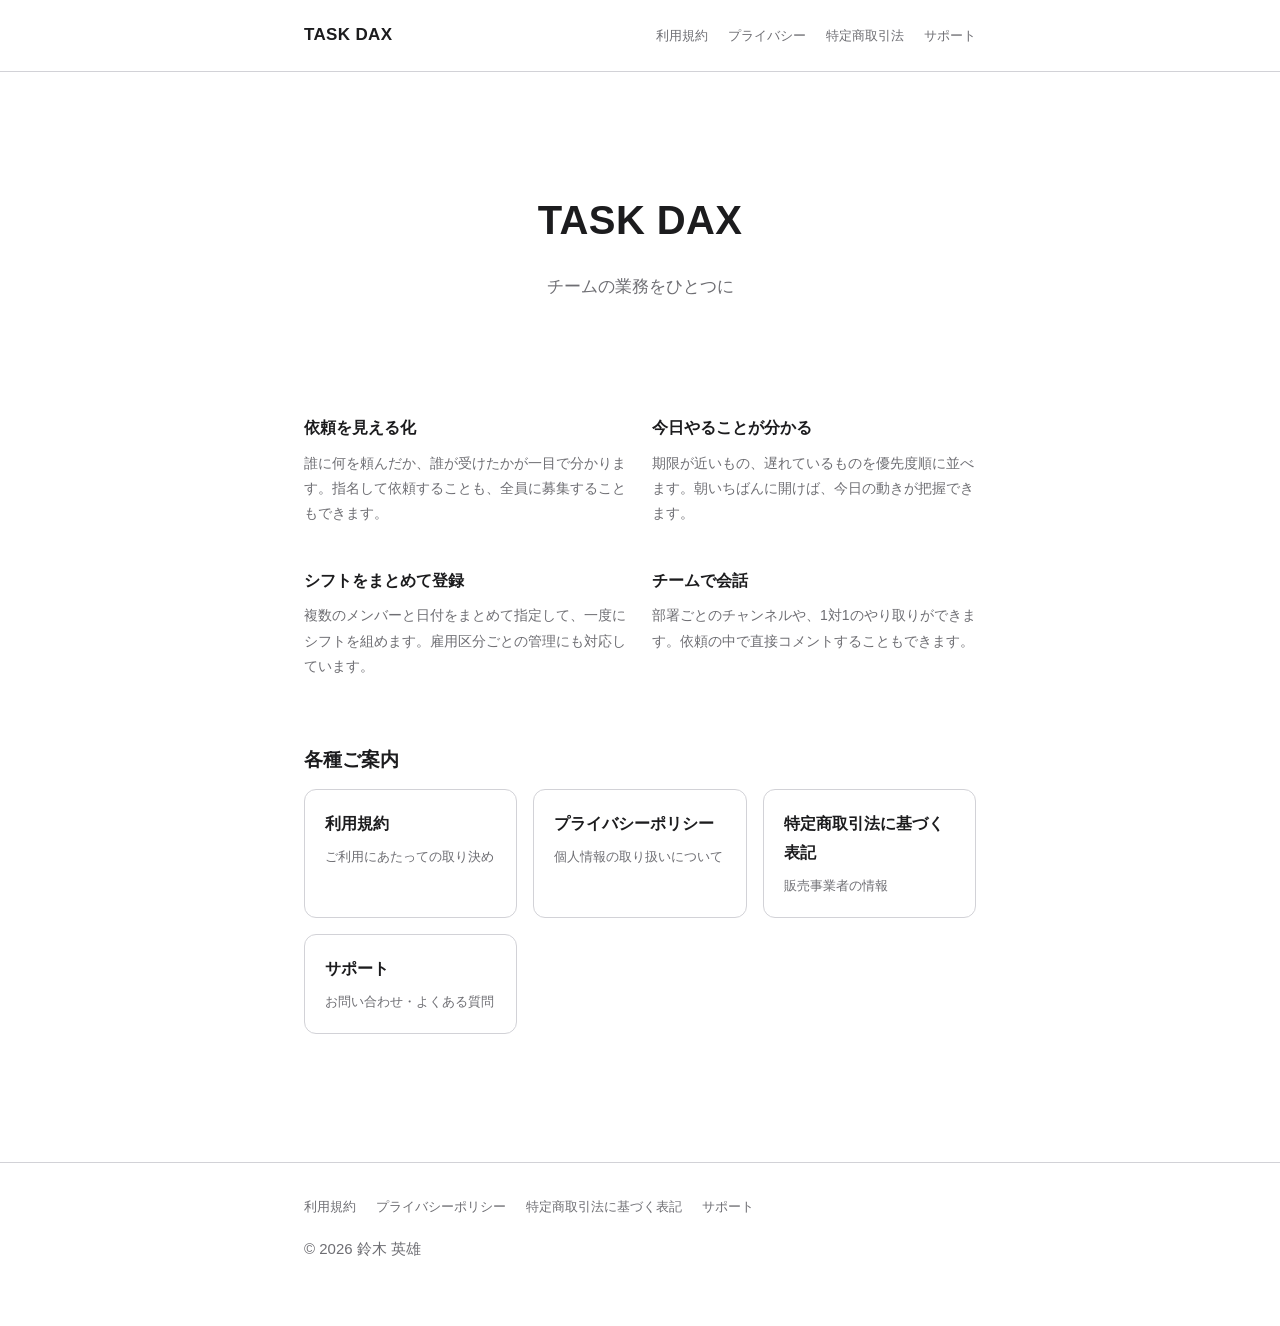
==== index.html @ 50e69155 "Add files via upload" ====
<!DOCTYPE html>
<html lang="ja">
<head>
<meta charset="UTF-8">
<meta name="viewport" content="width=device-width, initial-scale=1">
<title>TASK DAX</title>
<meta name="description" content="TASK DAX は、中小企業やチームの業務をひとつにまとめる業務管理アプリです。">
<link rel="stylesheet" href="style.css">
</head>
<body>

<header>
  <div class="wrap">
    <a href="index.html" class="logo">TASK DAX</a>
    <nav>
      <a href="terms.html">利用規約</a>
      <a href="privacy.html">プライバシー</a>
      <a href="tokushoho.html">特定商取引法</a>
      <a href="support.html">サポート</a>
    </nav>
  </div>
</header>

<main>
  <div class="wrap">

    <div class="hero">
      <h1>TASK DAX</h1>
      <p>チームの業務をひとつに</p>
    </div>

    <div class="features">
      <div class="feature">
        <h3>依頼を見える化</h3>
        <p>誰に何を頼んだか、誰が受けたかが一目で分かります。指名して依頼することも、全員に募集することもできます。</p>
      </div>
      <div class="feature">
        <h3>今日やることが分かる</h3>
        <p>期限が近いもの、遅れているものを優先度順に並べます。朝いちばんに開けば、今日の動きが把握できます。</p>
      </div>
      <div class="feature">
        <h3>シフトをまとめて登録</h3>
        <p>複数のメンバーと日付をまとめて指定して、一度にシフトを組めます。雇用区分ごとの管理にも対応しています。</p>
      </div>
      <div class="feature">
        <h3>チームで会話</h3>
        <p>部署ごとのチャンネルや、1対1のやり取りができます。依頼の中で直接コメントすることもできます。</p>
      </div>
    </div>

    <h2>各種ご案内</h2>
    <div class="cards">
      <a href="terms.html" class="card">
        <h2>利用規約</h2>
        <p>ご利用にあたっての取り決め</p>
      </a>
      <a href="privacy.html" class="card">
        <h2>プライバシーポリシー</h2>
        <p>個人情報の取り扱いについて</p>
      </a>
      <a href="tokushoho.html" class="card">
        <h2>特定商取引法に基づく表記</h2>
        <p>販売事業者の情報</p>
      </a>
      <a href="support.html" class="card">
        <h2>サポート</h2>
        <p>お問い合わせ・よくある質問</p>
      </a>
    </div>

  </div>
</main>

<footer>
  <div class="wrap">
    <nav>
      <a href="terms.html">利用規約</a>
      <a href="privacy.html">プライバシーポリシー</a>
      <a href="tokushoho.html">特定商取引法に基づく表記</a>
      <a href="support.html">サポート</a>
    </nav>
    <p>© 2026 鈴木 英雄</p>
  </div>
</footer>

</body>
</html>
---- style.css ----
:root {
  --text: #1c1c1e;
  --text-secondary: #6e6e73;
  --accent: #0071e3;
  --border: #d2d2d7;
  --bg: #ffffff;
  --bg-secondary: #f5f5f7;
}

@media (prefers-color-scheme: dark) {
  :root {
    --text: #f5f5f7;
    --text-secondary: #a1a1a6;
    --accent: #2997ff;
    --border: #424245;
    --bg: #000000;
    --bg-secondary: #1c1c1e;
  }
}

* {
  box-sizing: border-box;
  margin: 0;
  padding: 0;
}

body {
  font-family: -apple-system, BlinkMacSystemFont, "Hiragino Sans",
    "Hiragino Kaku Gothic ProN", "Noto Sans JP", sans-serif;
  color: var(--text);
  background: var(--bg);
  line-height: 1.8;
  -webkit-text-size-adjust: 100%;
}

.wrap {
  max-width: 720px;
  margin: 0 auto;
  padding: 0 24px;
}

header {
  border-bottom: 1px solid var(--border);
  padding: 20px 0;
  position: sticky;
  top: 0;
  background: var(--bg);
  z-index: 10;
}

header .wrap {
  display: flex;
  align-items: center;
  justify-content: space-between;
  gap: 16px;
}

.logo {
  font-size: 17px;
  font-weight: 700;
  letter-spacing: 0.02em;
  color: var(--text);
  text-decoration: none;
}

nav {
  display: flex;
  gap: 20px;
  flex-wrap: wrap;
}

nav a {
  font-size: 13px;
  color: var(--text-secondary);
  text-decoration: none;
}

nav a:hover,
nav a.current {
  color: var(--accent);
}

main {
  padding: 48px 0 80px;
}

h1 {
  font-size: 28px;
  font-weight: 700;
  letter-spacing: 0.01em;
  margin-bottom: 8px;
}

.updated {
  font-size: 13px;
  color: var(--text-secondary);
  margin-bottom: 40px;
}

.lead {
  font-size: 15px;
  color: var(--text-secondary);
  margin-bottom: 40px;
  padding-bottom: 32px;
  border-bottom: 1px solid var(--border);
}

h2 {
  font-size: 19px;
  font-weight: 600;
  margin: 40px 0 12px;
}

h3 {
  font-size: 16px;
  font-weight: 600;
  margin: 24px 0 8px;
}

p {
  font-size: 15px;
  margin-bottom: 16px;
}

ul, ol {
  margin: 0 0 16px 24px;
  font-size: 15px;
}

li {
  margin-bottom: 6px;
}

table {
  width: 100%;
  border-collapse: collapse;
  font-size: 14px;
  margin-bottom: 24px;
}

th, td {
  text-align: left;
  padding: 12px 8px;
  border-bottom: 1px solid var(--border);
  vertical-align: top;
}

th {
  width: 34%;
  font-weight: 600;
  color: var(--text-secondary);
}

.note {
  background: var(--bg-secondary);
  border-radius: 10px;
  padding: 16px 20px;
  font-size: 14px;
  margin-bottom: 24px;
}

.note p:last-child {
  margin-bottom: 0;
}

a {
  color: var(--accent);
}

footer {
  border-top: 1px solid var(--border);
  padding: 32px 0 48px;
  font-size: 13px;
  color: var(--text-secondary);
}

footer nav {
  margin-bottom: 16px;
}

/* トップページ */
.hero {
  text-align: center;
  padding: 64px 0 48px;
}

.hero h1 {
  font-size: 40px;
  margin-bottom: 16px;
}

.hero p {
  font-size: 17px;
  color: var(--text-secondary);
}

.cards {
  display: grid;
  gap: 16px;
  grid-template-columns: repeat(auto-fit, minmax(200px, 1fr));
  margin-bottom: 48px;
}

.card {
  border: 1px solid var(--border);
  border-radius: 12px;
  padding: 20px;
  text-decoration: none;
  color: var(--text);
  display: block;
}

.card:hover {
  border-color: var(--accent);
}

.card h2 {
  font-size: 16px;
  margin: 0 0 6px;
}

.card p {
  font-size: 13px;
  color: var(--text-secondary);
  margin: 0;
}

.features {
  display: grid;
  gap: 24px;
  grid-template-columns: repeat(auto-fit, minmax(220px, 1fr));
  margin: 48px 0;
}

.feature h3 {
  margin-top: 0;
}

.feature p {
  font-size: 14px;
  color: var(--text-secondary);
}

@media (max-width: 600px) {
  .hero h1 { font-size: 30px; }
  h1 { font-size: 24px; }
  th { width: 40%; }
  nav { gap: 14px; }
}
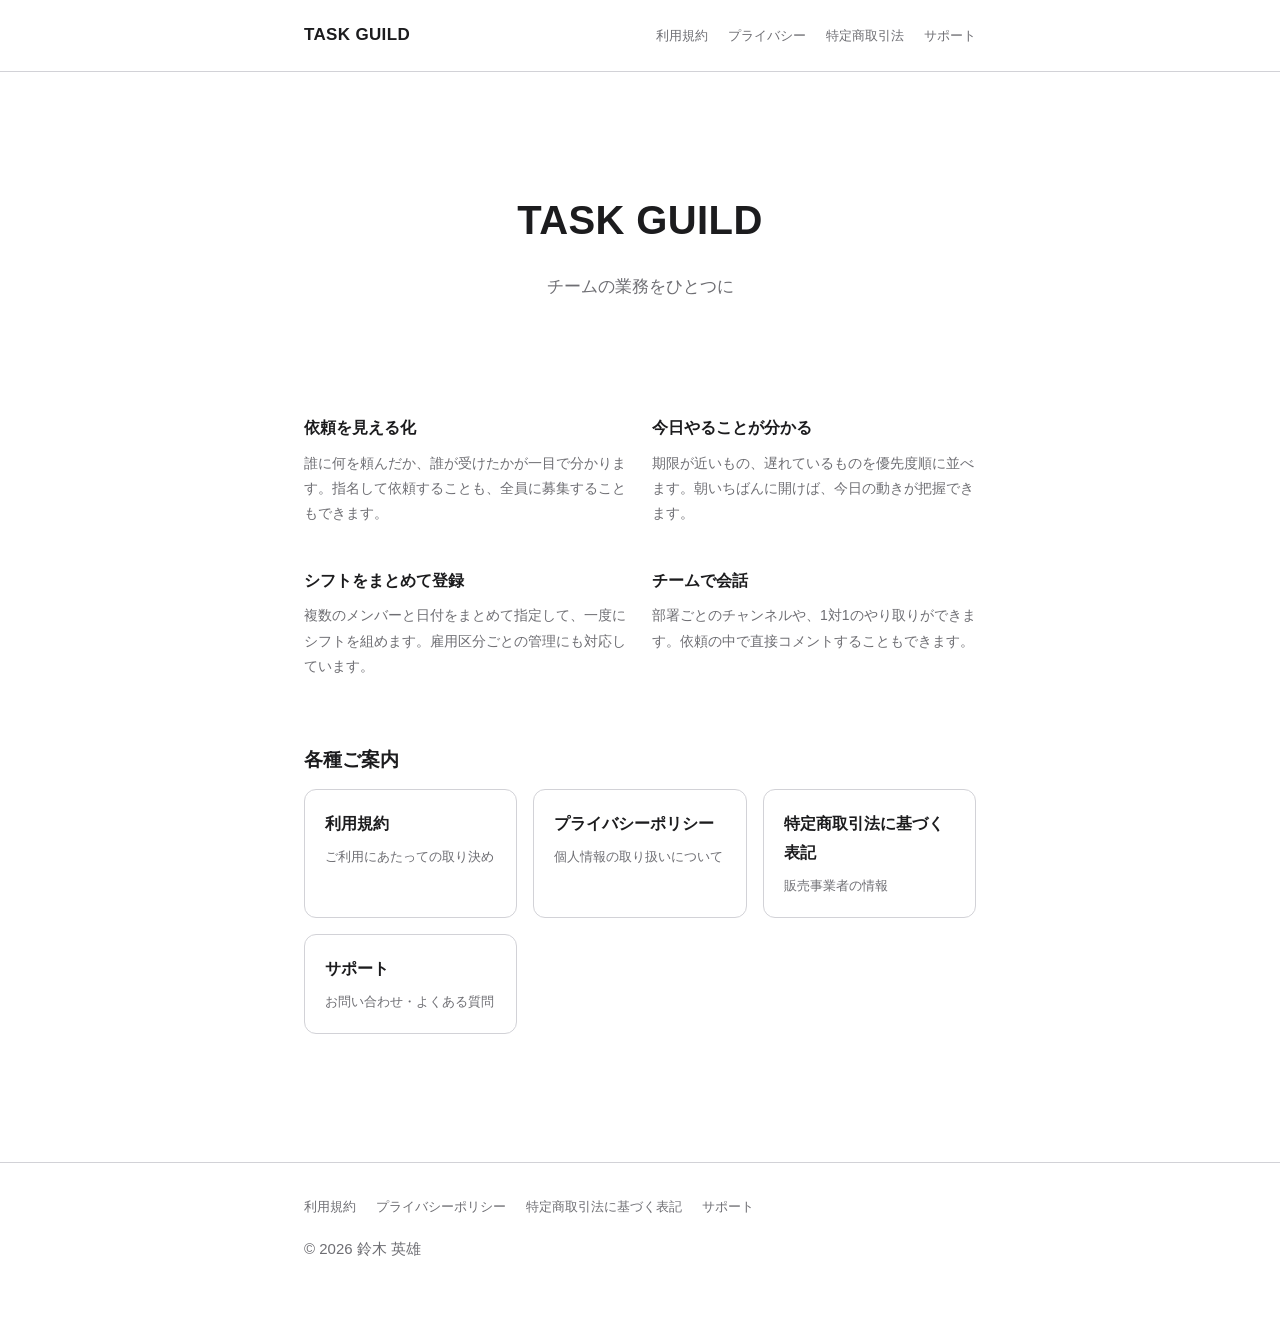
==== commit 9106e9ed: "Add files via upload" ====
--- a/index.html
+++ b/index.html
@@ -3,15 +3,15 @@
 <head>
 <meta charset="UTF-8">
 <meta name="viewport" content="width=device-width, initial-scale=1">
-<title>TASK DAX</title>
-<meta name="description" content="TASK DAX は、中小企業やチームの業務をひとつにまとめる業務管理アプリです。">
+<title>TASK GUILD</title>
+<meta name="description" content="TASK GUILD は、中小企業やチームの業務をひとつにまとめる業務管理アプリです。">
 <link rel="stylesheet" href="style.css">
 </head>
 <body>
 
 <header>
   <div class="wrap">
-    <a href="index.html" class="logo">TASK DAX</a>
+    <a href="index.html" class="logo">TASK GUILD</a>
     <nav>
       <a href="terms.html">利用規約</a>
       <a href="privacy.html">プライバシー</a>
@@ -25,7 +25,7 @@
   <div class="wrap">
 
     <div class="hero">
-      <h1>TASK DAX</h1>
+      <h1>TASK GUILD</h1>
       <p>チームの業務をひとつに</p>
     </div>
 
